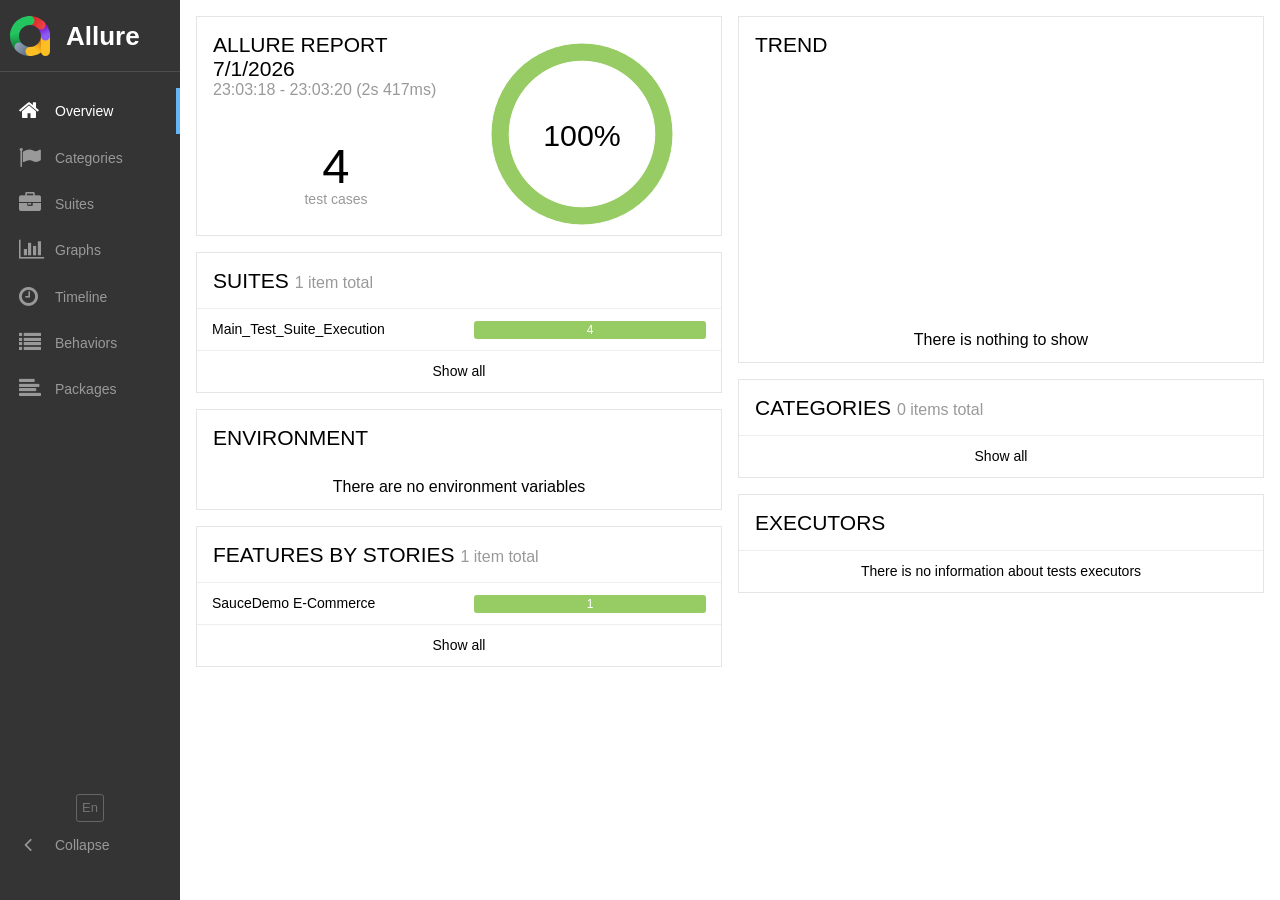
==== index.html @ 40547fb6 "deploy: 6981617af9d4143d6b2e5b896cd64bc4fd8b0173" ====
<!DOCTYPE html>
<html dir="ltr" lang="en">
<head>
    <meta charset="utf-8">
    <title>Allure Report</title>
    <link rel="favicon" href="favicon.ico">
    <link rel="stylesheet" type="text/css" href="styles.css">
    <link rel="stylesheet" type="text/css" href="plugin/screen-diff/styles.css">
</head>
<body>
    <div id="alert"></div>
    <div id="content">
        <span class="spinner">
            <span class="spinner__circle"></span>
        </span>
    </div>
    <div id="popup"></div>
    <script src="app.js"></script>
    <script src="plugin/behaviors/index.js"></script>
    <script src="plugin/screen-diff/index.js"></script>
    <script src="plugin/packages/index.js"></script>
    <script async src="https://www.googletagmanager.com/gtag/js?id=G-FVWC4GKEYS"></script>
    <script>
        window.dataLayer = window.dataLayer || [];
        function gtag(){dataLayer.push(arguments);}
        gtag('js', new Date());
        gtag('config', 'G-FVWC4GKEYS');
        gtag('allureVersion', 'dev')
        gtag('reportUuid', 'f03b2157-ba47-4683-8d37-836e13522305')
    </script>
</body>
</html>
---- plugin/screen-diff/styles.css ----
.screen-diff__switchers {
  margin-bottom: 1em;
}

.screen-diff__switchers label + label {
  margin-left: 1em;
}

.screen-diff__overlay {
  position: relative;
  cursor: col-resize;
}

.screen-diff__container {
  overflow-x: auto;
}

.screen-diff__image-over {
  top: 0;
  left: 0;
  bottom: 0;
  background: #fff;
  position: absolute;
  overflow: hidden;
  box-shadow: 2px 0 1px -1px #aaa;
}

.screen-diff-error {
  color: #fd5a3e;
}
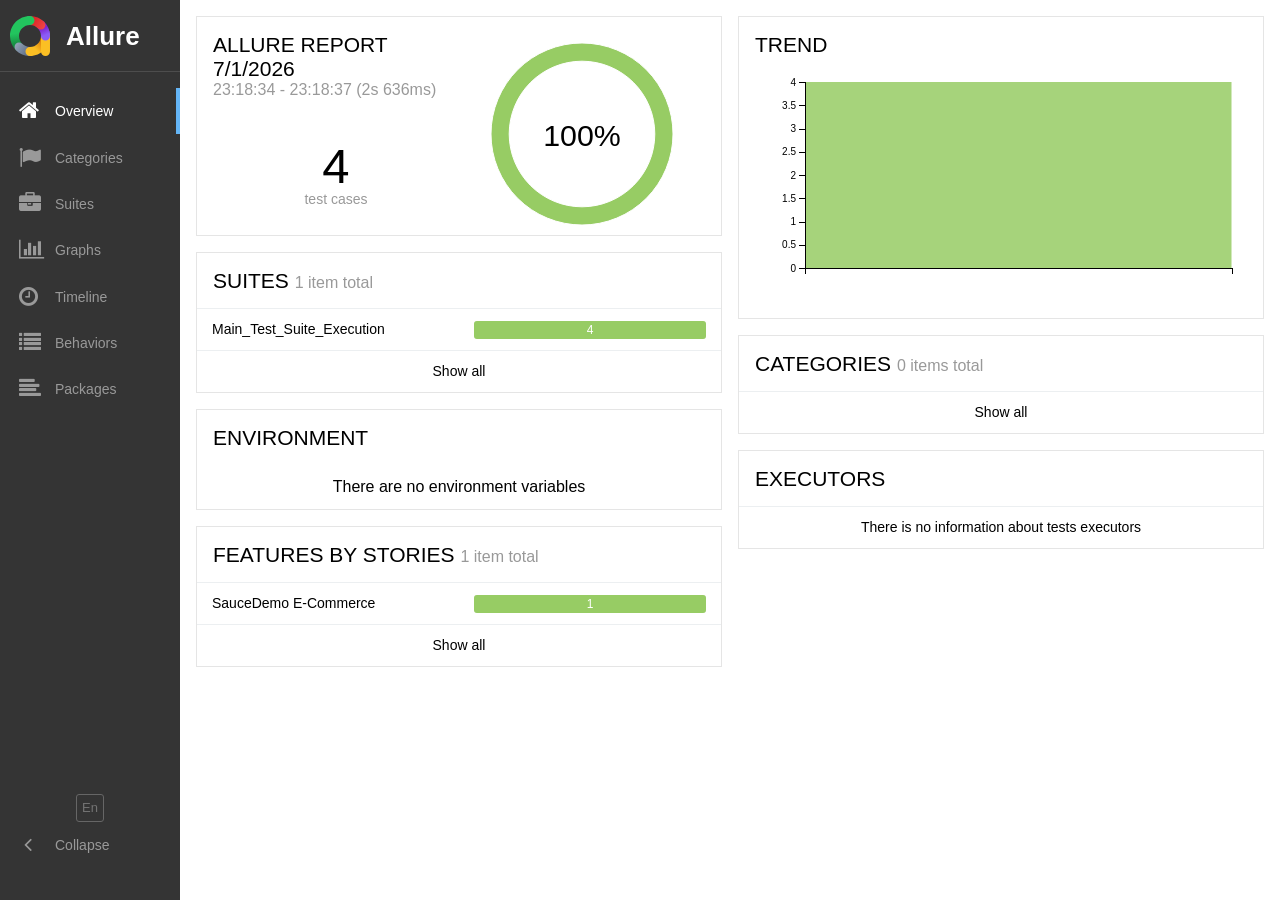
==== commit 3cd3f057: "deploy: 5c7e2b7c6b4dc51f565d6b592b579cf49b467e2b" ====
--- a/index.html
+++ b/index.html
@@ -26,7 +26,7 @@
         gtag('js', new Date());
         gtag('config', 'G-FVWC4GKEYS');
         gtag('allureVersion', 'dev')
-        gtag('reportUuid', 'f03b2157-ba47-4683-8d37-836e13522305')
+        gtag('reportUuid', 'cf69151c-0a6d-42d8-98de-2c61843aaaac')
     </script>
 </body>
 </html>
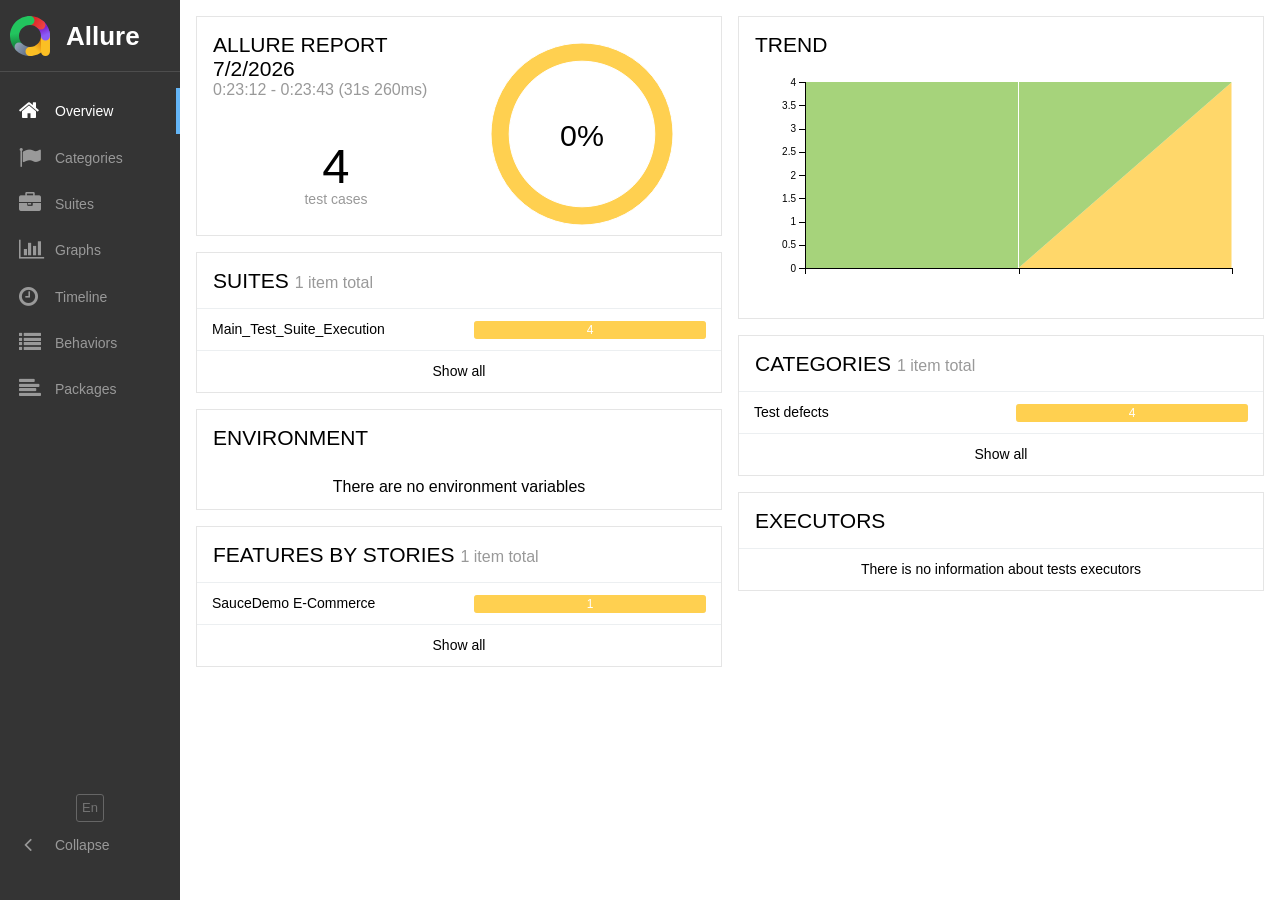
==== commit 893864f1: "deploy: c9063b9a2fa3850fbbf9b157340868782a2c1606" ====
--- a/index.html
+++ b/index.html
@@ -26,7 +26,7 @@
         gtag('js', new Date());
         gtag('config', 'G-FVWC4GKEYS');
         gtag('allureVersion', 'dev')
-        gtag('reportUuid', 'cf69151c-0a6d-42d8-98de-2c61843aaaac')
+        gtag('reportUuid', 'eff8406a-d2c2-4f1c-8e93-1c93a1e56f56')
     </script>
 </body>
 </html>
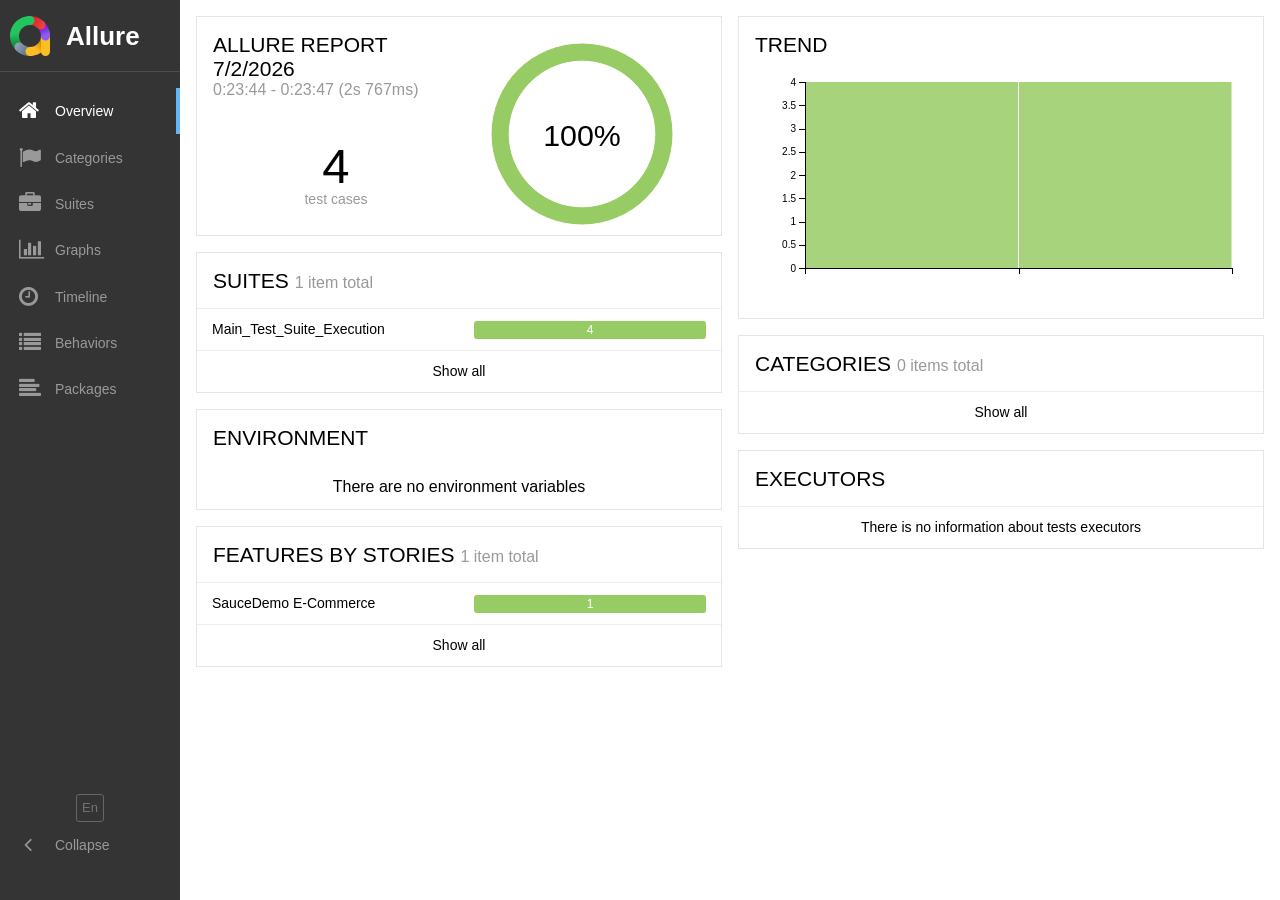
==== commit 1e86a50c: "deploy: 21b4c0589df363bd00b263ff879e967ab9bac7ce" ====
--- a/index.html
+++ b/index.html
@@ -26,7 +26,7 @@
         gtag('js', new Date());
         gtag('config', 'G-FVWC4GKEYS');
         gtag('allureVersion', 'dev')
-        gtag('reportUuid', 'eff8406a-d2c2-4f1c-8e93-1c93a1e56f56')
+        gtag('reportUuid', 'eb9a2033-16bf-4dca-b64a-6b1b2c0276a3')
     </script>
 </body>
 </html>
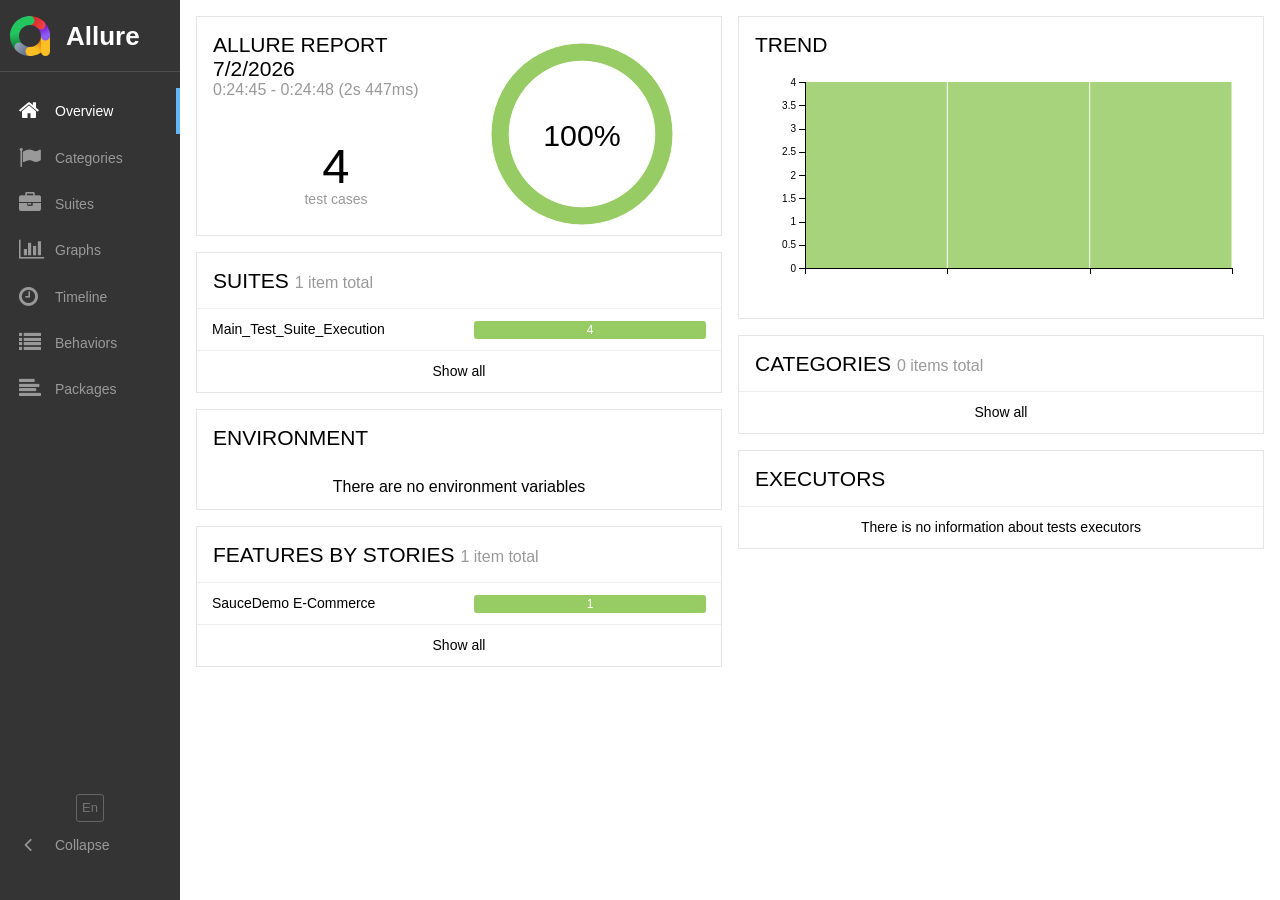
==== commit ba115a18: "deploy: 5802d794fb63d67c5b6066f8498f6907a1be1349" ====
--- a/index.html
+++ b/index.html
@@ -26,7 +26,7 @@
         gtag('js', new Date());
         gtag('config', 'G-FVWC4GKEYS');
         gtag('allureVersion', 'dev')
-        gtag('reportUuid', 'eb9a2033-16bf-4dca-b64a-6b1b2c0276a3')
+        gtag('reportUuid', '92a003d8-d51f-4099-baa9-ab035802aa71')
     </script>
 </body>
 </html>
